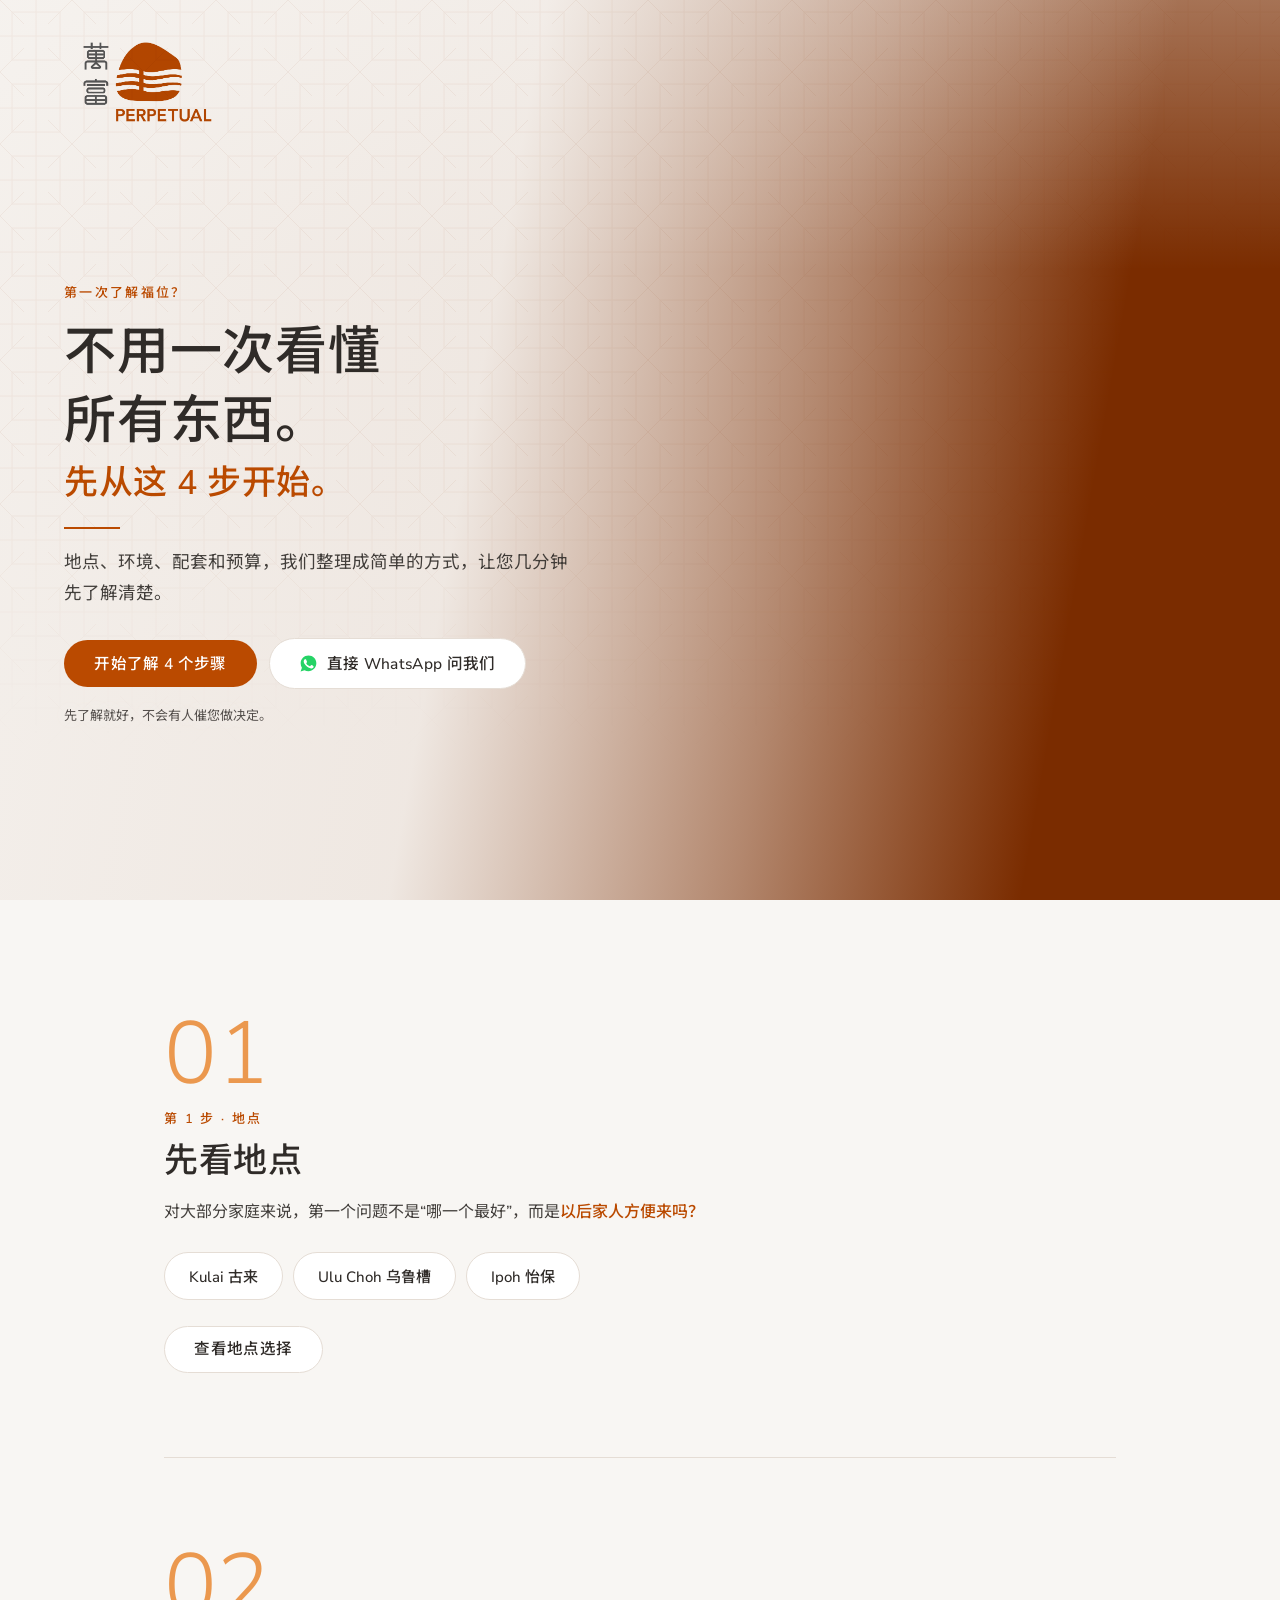
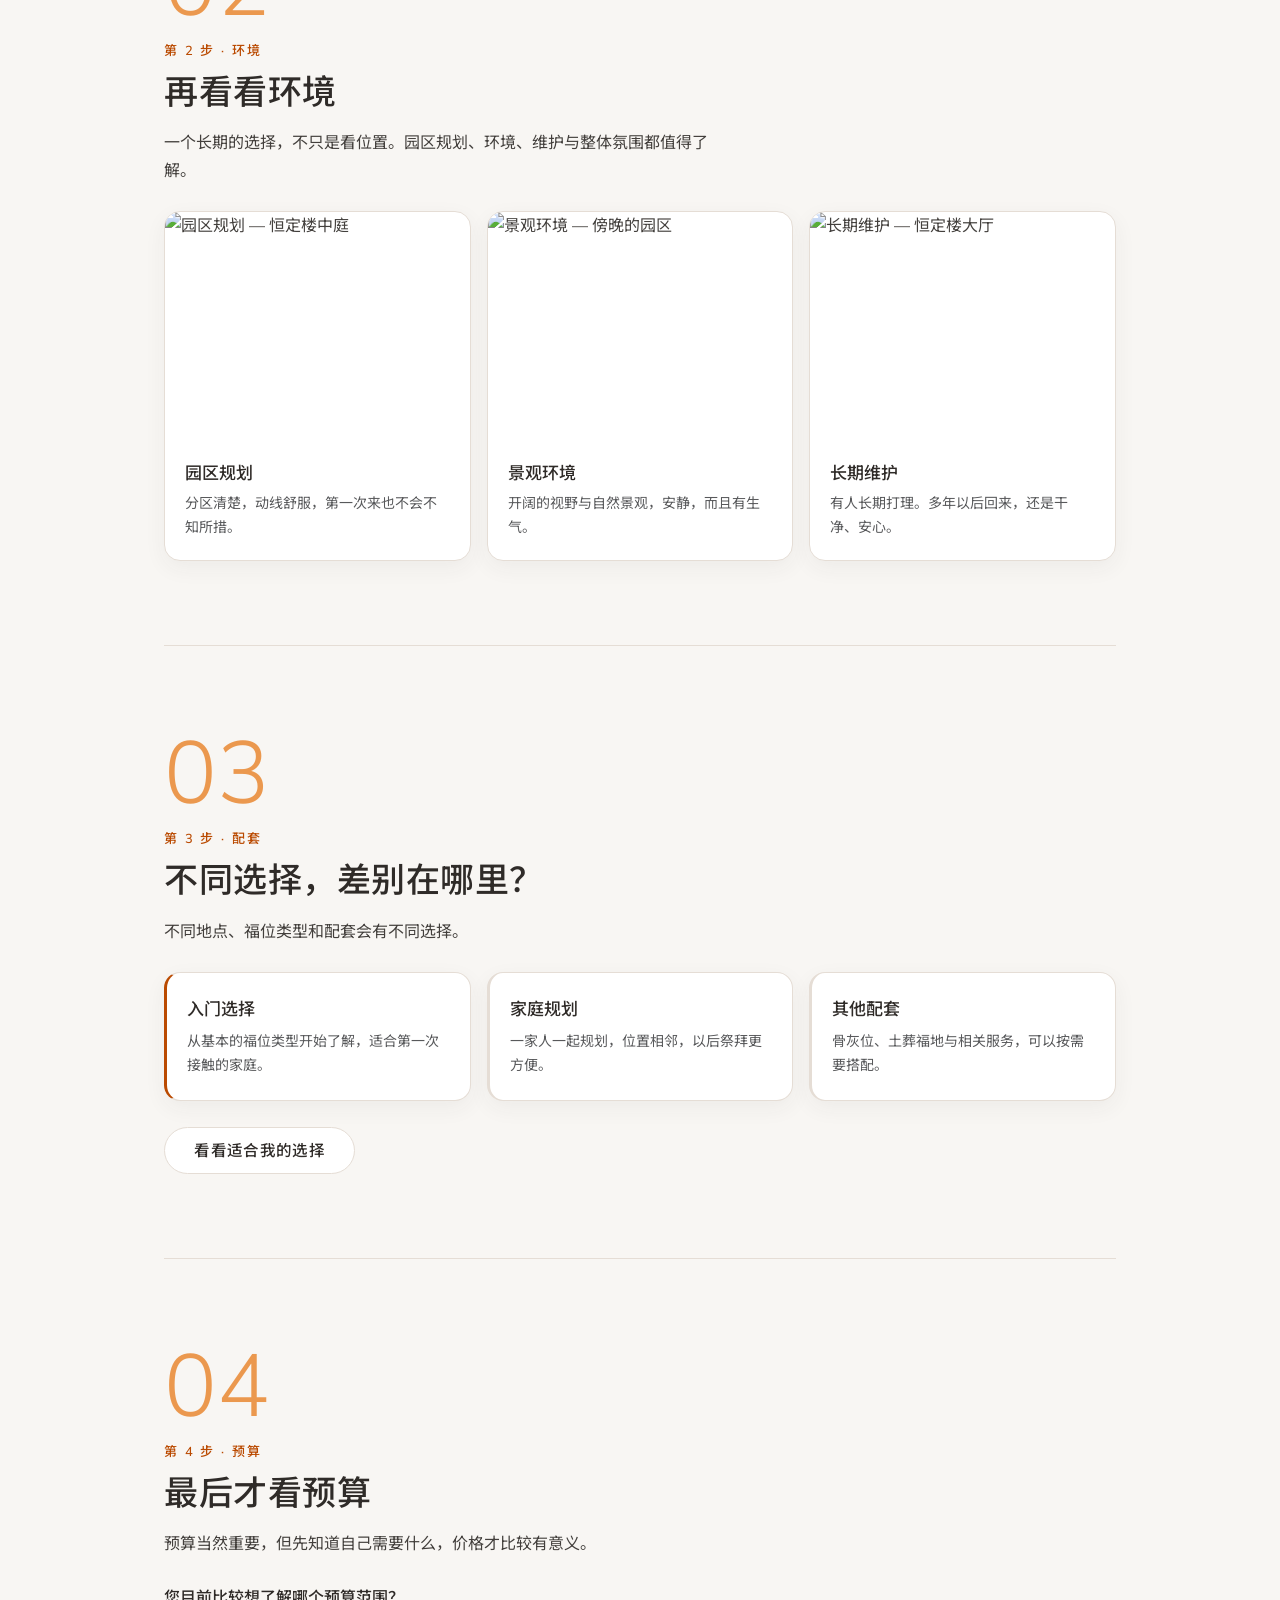
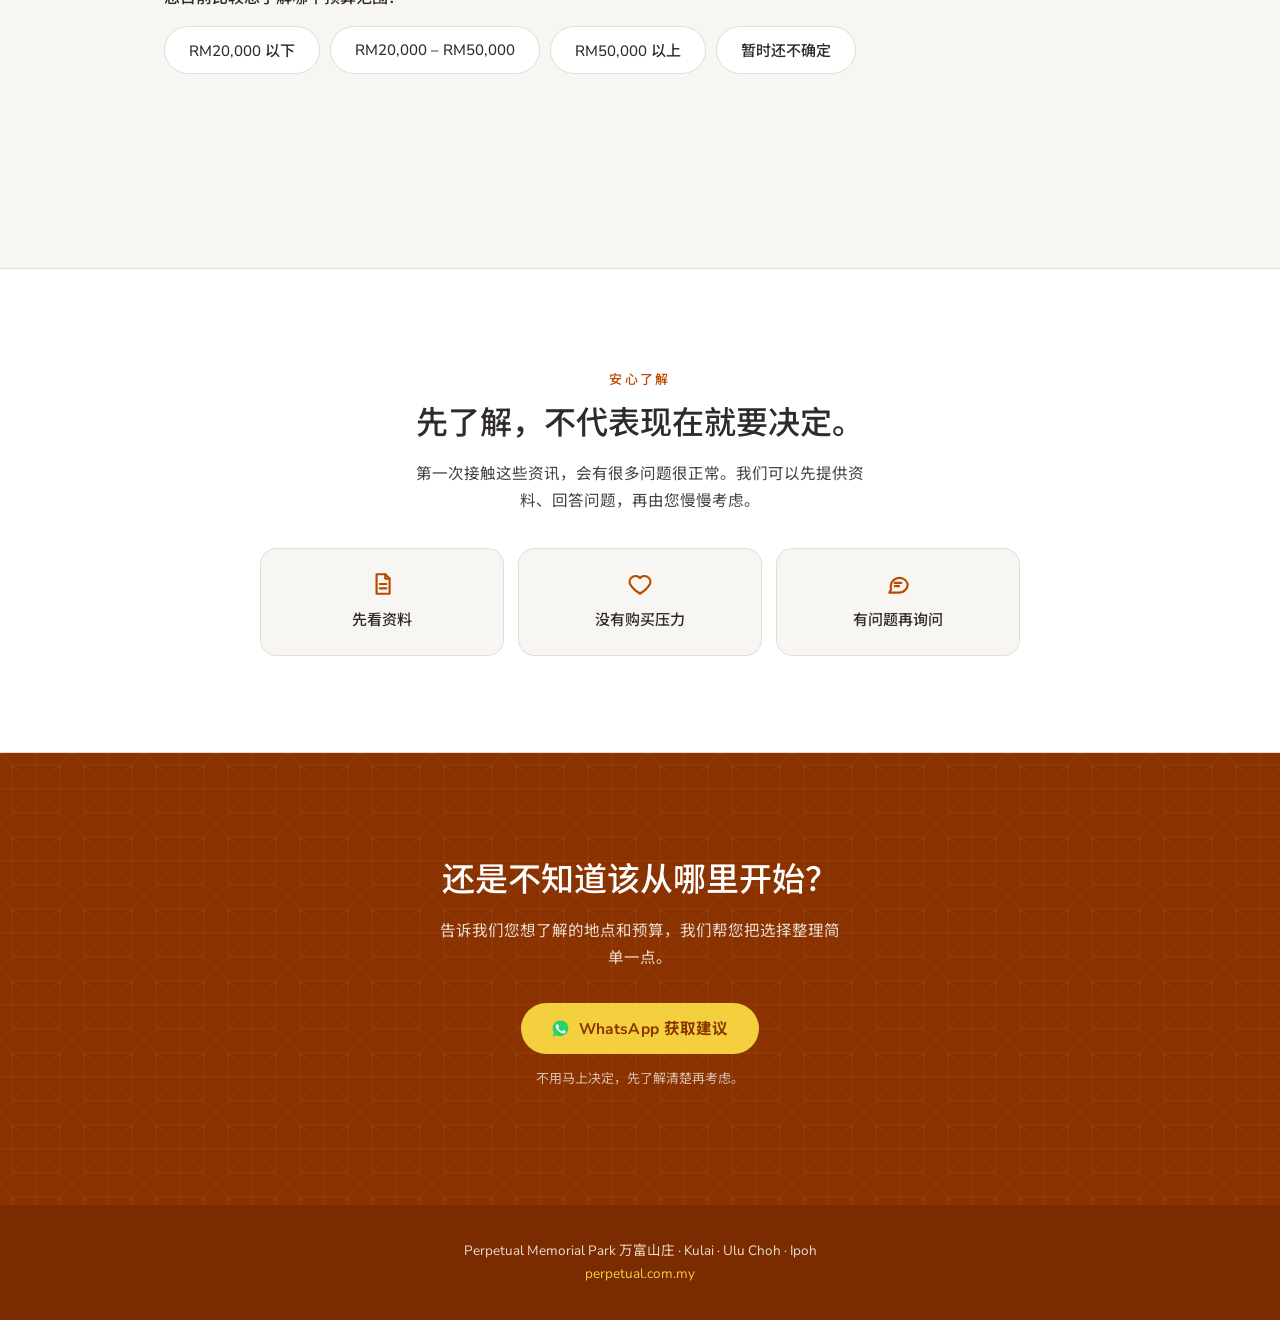
==== index.html @ 7f1bb579 "Perpetual lead-gen pages: 4-steps landing + 60s quiz prelander Mobile-first, Perpetual CI (Brand Gui" ====
<!doctype html>
<html lang="zh-Hans">
<head>
<meta charset="utf-8">
<meta name="viewport" content="width=device-width, initial-scale=1">
<title>第一次了解福位？从了解到安心，只有 4 步 | Perpetual Memorial Park</title>
<meta name="description" content="地点、环境、配套和预算 — 我们把第一次了解福位需要知道的事，整理成简单的 4 步。">
<meta name="theme-color" content="#8A3200">
<link rel="icon" href="https://www.perpetual.com.my/favicon.ico">
<link rel="preconnect" href="https://fonts.googleapis.com">
<link rel="preconnect" href="https://fonts.gstatic.com" crossorigin>
<link href="https://fonts.googleapis.com/css2?family=Noto+Sans+SC:wght@300;400;500;700&family=Nunito+Sans:opsz,wght@6..12,300;6..12,400;6..12,600;6..12,700&display=swap" rel="stylesheet">
<style>
  /* ====== Perpetual CI tokens (Brand Guidelines 2024) ====== */
  :root{
    --ci-accent:#BA4A00;        /* Down to Earth Brown — THE accent */
    --ci-dark:#8A3200;          /* Honest Brown — dark grounds */
    --ci-hero:#7A2C00;          /* derived hero ground */
    --ci-critical:#A33012;      /* Compassion Brown */
    --ci-yellow-hope:#F4D03F;   /* Hopeful Yellow — accent on dark */
    --ci-yellow-calm:#F5B041;
    --ci-yellow-mellow:#EB984E;
    --ci-grey:#58595B;          /* Progressive Grey */
    --pmp-ivory:#F8F6F3;
    --pmp-paper:#FFFFFF;
    --pmp-line:#E5DDD5;
    --pmp-ink:#2F2B28;
    --font-ui:"Avenir Next","Avenir","Nunito Sans","Noto Sans SC","Segoe UI",sans-serif;
    --shadow-panel:0 7px 22px rgba(47,58,52,.055);
  }
  *{box-sizing:border-box;margin:0;padding:0}
  html{scroll-behavior:smooth}
  body{
    font-family:var(--font-ui);
    background:var(--pmp-ivory);
    color:rgba(47,43,40,.9);           /* 90% black — CI rule */
    font-size:16px;line-height:1.75;
    -webkit-font-smoothing:antialiased;
    overflow-x:hidden;
  }
  img{max-width:100%;display:block}
  a{color:var(--ci-accent)}

  .eyebrow{
    display:inline-block;
    font-size:12px;font-weight:700;color:var(--ci-accent);
    letter-spacing:.35em;text-transform:uppercase;
  }
  /* Chinese eyebrows: keep normal-ish tracking (CJK rule) */
  .eyebrow.zh{letter-spacing:.18em;font-weight:500;font-size:13px}

  .btn{
    display:inline-flex;align-items:center;justify-content:center;gap:.55em;
    border-radius:999px;border:1px solid transparent;
    padding:.95em 1.9em;font-family:var(--font-ui);
    font-size:15.5px;font-weight:500;line-height:1;letter-spacing:.02em;
    text-decoration:none;cursor:pointer;
    transition:background .25s ease,border-color .25s ease,transform .25s ease;
  }
  .btn:active{transform:translateY(1px)}
  .btn-primary{background:var(--ci-accent);color:#fff}
  .btn-primary:hover{background:var(--ci-dark)}
  .btn-secondary{background:var(--pmp-paper);color:var(--pmp-ink);border-color:var(--pmp-line)}
  .btn-secondary:hover{border-color:var(--ci-accent)}
  .btn .wa{width:19px;height:19px;flex:none}

  /* ================= HERO ================= */
  .hero{
    position:relative;isolation:isolate;
    min-height:100svh;
    display:flex;flex-direction:column;
  }
  .hero-media{
    position:absolute;inset:0;z-index:-2;
    background:url("https://cms.perpetual.com.my/assets/images/heng-ding-lou/_banner1920X1078/22010/1920x1080-HDL-04.webp") center 30%/cover no-repeat, var(--ci-hero);
  }
  /* warm ivory scrim rising from top+left, deepens at bottom for legibility */
  .hero-scrim{
    position:absolute;inset:0;z-index:-1;
    background:
      linear-gradient(180deg,rgba(248,246,243,.96) 0%,rgba(248,246,243,.90) 34%,rgba(248,246,243,.55) 58%,rgba(248,246,243,.12) 78%,rgba(122,44,0,.28) 100%);
  }
  /* faint Chinese lattice in the scrim */
  .hero-scrim::after{
    content:"";position:absolute;inset:0;opacity:.05;
    background-image:url("data:image/svg+xml,%3Csvg xmlns='http://www.w3.org/2000/svg' width='72' height='72' viewBox='0 0 72 72'%3E%3Cg fill='none' stroke='%238A3200' stroke-width='1'%3E%3Cpath d='M0 36h72M36 0v72M12 12h48v48H12z'/%3E%3Cpath d='M0 0l24 24M72 0L48 24M0 72l24-24M72 72L48 48'/%3E%3C/g%3E%3C/svg%3E");
    background-size:72px 72px;
    mask-image:linear-gradient(180deg,#000 55%,transparent 85%);
    -webkit-mask-image:linear-gradient(180deg,#000 55%,transparent 85%);
  }
  .hero-top{
    padding:22px clamp(20px,6vw,64px) 0;
  }
  .hero-top img{width:168px;height:auto;mix-blend-mode:multiply}
  .hero-body{
    flex:1;display:flex;flex-direction:column;justify-content:flex-start;
    padding:clamp(36px,7vh,84px) clamp(20px,6vw,64px) 48px;
    max-width:640px;
  }
  .hero h1{
    font-weight:500;color:var(--pmp-ink);
    font-size:clamp(30px,7.6vw,52px);
    line-height:1.32;letter-spacing:.015em;
    margin:14px 0 4px;
  }
  .hero .sub-head{
    font-weight:500;color:var(--ci-accent);
    font-size:clamp(22px,5.4vw,34px);
    line-height:1.4;letter-spacing:.015em;
    margin-bottom:18px;
  }
  .hero-rule{width:56px;height:2px;background:var(--ci-accent);border:0;margin:2px 0 18px}
  .hero p.lead{
    color:rgba(47,43,40,.9);
    font-size:clamp(15.5px,4vw,17.5px);
    max-width:30em;margin-bottom:30px;
  }
  .hero-ctas{display:flex;flex-direction:column;gap:12px;align-items:stretch;max-width:340px}
  .hero-note{
    margin-top:16px;font-size:13px;color:rgba(47,43,40,.82);
    text-shadow:0 0 14px rgba(248,246,243,.9);
  }
  @media(min-width:760px){
    .hero-ctas{flex-direction:row;align-items:center;max-width:none}
    .hero-body{justify-content:center;padding-bottom:96px}
    .hero-scrim{
      background:
        linear-gradient(100deg,rgba(248,246,243,.97) 0%,rgba(248,246,243,.93) 38%,rgba(248,246,243,.45) 62%,rgba(248,246,243,0) 82%),
        linear-gradient(180deg,rgba(248,246,243,.35) 0%,rgba(248,246,243,0) 30%);
    }
  }

  /* ============ sections ============ */
  .section{padding:clamp(56px,10vw,110px) clamp(20px,6vw,64px);max-width:1080px;margin:0 auto}

  /* ============ 4 steps ============ */
  .step{
    position:relative;
    padding:clamp(48px,8vw,84px) 0;
    border-top:1px solid var(--pmp-line);
  }
  .step:first-of-type{border-top:0;padding-top:0}
  .step-num{
    font-weight:300;color:var(--ci-yellow-mellow);
    font-size:clamp(56px,12vw,88px);line-height:1;
    font-variant-numeric:tabular-nums;
    margin-bottom:6px;user-select:none;
  }
  .step h2{
    font-weight:500;color:var(--pmp-ink);
    font-size:clamp(24px,6vw,34px);line-height:1.4;letter-spacing:.015em;
    margin:6px 0 12px;
  }
  .step > p{max-width:34em;margin-bottom:26px}
  .step .btn{margin-top:26px}
  .step .em{color:var(--ci-accent);font-weight:500}

  /* fade-up reveal */
  .reveal{opacity:0;transform:translateY(18px);transition:opacity .7s ease,transform .7s ease}
  .reveal.in{opacity:1;transform:none}
  @media (prefers-reduced-motion:reduce){.reveal{opacity:1;transform:none;transition:none}}

  /* selectable chips (locations, budget) */
  .chips{display:flex;flex-wrap:wrap;gap:10px}
  .chip{
    font-family:var(--font-ui);font-size:15px;font-weight:500;
    color:var(--pmp-ink);background:var(--pmp-paper);
    border:1px solid var(--pmp-line);border-radius:999px;
    padding:.8em 1.6em;cursor:pointer;
    transition:border-color .2s ease,background .2s ease,color .2s ease;
  }
  .chip:hover{border-color:var(--ci-accent)}
  .chip[aria-pressed="true"]{
    background:var(--ci-accent);border-color:var(--ci-accent);color:#fff;
  }

  /* image cards (step 2) */
  .cards{display:grid;gap:16px;grid-template-columns:1fr}
  @media(min-width:760px){.cards{grid-template-columns:repeat(3,1fr)}}
  .img-card{
    background:var(--pmp-paper);border:1px solid var(--pmp-line);
    border-radius:16px;overflow:hidden;box-shadow:var(--shadow-panel);
  }
  .img-card figure{aspect-ratio:4/3;overflow:hidden;margin:0}
  .img-card img{width:100%;height:100%;object-fit:cover;transition:transform .6s ease}
  .img-card:hover img{transform:scale(1.04)}
  .img-card .txt{padding:18px 20px 20px}
  .img-card h3{font-weight:500;font-size:17px;color:var(--pmp-ink);margin-bottom:4px}
  .img-card p{font-size:14px;color:var(--ci-grey);line-height:1.7}

  /* simple cards (step 3) */
  .plain-card{
    background:var(--pmp-paper);border:1px solid var(--pmp-line);
    border-radius:16px;box-shadow:var(--shadow-panel);
    padding:22px 20px;border-left:3px solid var(--pmp-line);
  }
  .plain-card.hi{border-left-color:var(--ci-accent)}
  .plain-card h3{font-weight:500;font-size:17px;color:var(--pmp-ink);margin-bottom:6px}
  .plain-card p{font-size:14px;color:var(--ci-grey);line-height:1.7}

  /* step 4 budget reveal */
  .budget-reveal{
    margin-top:22px;
    background:var(--pmp-paper);border:1px solid var(--pmp-line);
    border-radius:16px;box-shadow:var(--shadow-panel);
    padding:20px 22px;max-width:34em;
  }
  .budget-reveal p{font-size:15px}
  .budget-reveal .btn{
    margin-top:16px;width:100%;
    padding-left:.8em;padding-right:.8em;
    font-size:15px;text-align:center;
  }
  @media(min-width:760px){.budget-reveal .btn{width:auto;padding-left:1.9em;padding-right:1.9em}}

  /* ============ reassurance ============ */
  .reassure{background:var(--pmp-paper);border-top:1px solid var(--pmp-line);border-bottom:1px solid var(--pmp-line)}
  .reassure .inner{max-width:1080px;margin:0 auto;padding:clamp(56px,10vw,96px) clamp(20px,6vw,64px);text-align:center}
  .reassure h2{font-weight:500;color:var(--pmp-ink);font-size:clamp(22px,5.6vw,32px);line-height:1.45;margin:8px 0 12px}
  .reassure .lead{max-width:30em;margin:0 auto 34px;font-size:15.5px}
  .trust{display:grid;gap:14px;grid-template-columns:1fr;max-width:760px;margin:0 auto}
  @media(min-width:560px){.trust{grid-template-columns:repeat(3,1fr)}}
  .trust-item{
    background:var(--pmp-ivory);border:1px solid var(--pmp-line);border-radius:16px;
    padding:22px 16px;display:flex;flex-direction:column;align-items:center;gap:10px;
  }
  .trust-item svg{width:26px;height:26px;stroke:var(--ci-accent);fill:none;stroke-width:2;stroke-linecap:round;stroke-linejoin:round}
  .trust-item span{font-weight:500;font-size:15px;color:var(--pmp-ink)}

  /* ============ final CTA band ============ */
  .cta-band{
    position:relative;isolation:isolate;
    background:var(--ci-dark);color:rgba(246,241,232,.9);
    text-align:center;overflow:hidden;
  }
  .cta-band::before{
    content:"";position:absolute;inset:0;z-index:-1;opacity:.07;
    background-image:url("data:image/svg+xml,%3Csvg xmlns='http://www.w3.org/2000/svg' width='72' height='72' viewBox='0 0 72 72'%3E%3Cg fill='none' stroke='%23F8F6F3' stroke-width='1'%3E%3Cpath d='M0 36h72M36 0v72M12 12h48v48H12z'/%3E%3Cpath d='M0 0l24 24M72 0L48 24M0 72l24-24M72 72L48 48'/%3E%3C/g%3E%3C/svg%3E");
    background-size:72px 72px;
  }
  .cta-band .inner{max-width:640px;margin:0 auto;padding:clamp(60px,11vw,104px) clamp(20px,6vw,64px)}
  .cta-band h2{font-weight:500;color:#fff;font-size:clamp(23px,5.8vw,33px);line-height:1.45;margin-bottom:12px}
  .cta-band p{font-size:15.5px;max-width:26em;margin:0 auto 10px}
  .cta-band .recap{
    display:none;margin:14px auto 0;font-size:13.5px;
    color:var(--ci-yellow-hope);letter-spacing:.02em;
  }
  .cta-band .recap.show{display:block}
  .cta-band .btn{margin-top:22px;background:var(--ci-yellow-hope);color:var(--ci-dark);font-weight:700}
  .cta-band .btn:hover{background:var(--ci-yellow-calm)}

  /* ============ sticky mobile CTA ============ */
  .sticky-cta{
    position:fixed;left:0;right:0;bottom:0;z-index:50;
    background:rgba(248,246,243,.96);backdrop-filter:blur(8px);
    border-top:1px solid var(--pmp-line);
    padding:10px 16px calc(10px + env(safe-area-inset-bottom));
    transform:translateY(110%);transition:transform .35s ease;
  }
  .sticky-cta.show{transform:none}
  .sticky-cta .btn{width:100%;font-size:15px;padding:.85em 1em}
  @media(min-width:760px){.sticky-cta{display:none}}

  footer{
    background:var(--ci-hero);color:rgba(246,241,232,.9);
    padding:34px clamp(20px,6vw,64px);
    font-size:13.5px;text-align:center;
  }
  footer a{color:var(--ci-yellow-hope);text-decoration:none}
</style>
</head>
<body>

<!-- ============ HERO ============ -->
<header class="hero">
  <div class="hero-media" role="img" aria-label="Perpetual Memorial Park — 恒定楼中庭"></div>
  <div class="hero-scrim" aria-hidden="true"></div>

  <div class="hero-top">
    <img src="assets/Perpetual_Logo_Horizontal.jpg" alt="萬富 Perpetual Memorial Park">
  </div>

  <div class="hero-body">
    <span class="eyebrow zh">第一次了解福位？</span>
    <h1>不用一次看懂<br>所有东西。</h1>
    <div class="sub-head">先从这 4 步开始。</div>
    <hr class="hero-rule">
    <p class="lead">地点、环境、配套和预算，我们整理成简单的方式，让您几分钟先了解清楚。</p>

    <div class="hero-ctas">
      <a class="btn btn-primary" href="#steps">开始了解 4 个步骤</a>
      <a class="btn btn-secondary" href="https://wa.me/60182868889?text=%E4%BD%A0%E5%A5%BD%EF%BC%8C%E6%88%91%E6%83%B3%E5%85%88%E4%BA%86%E8%A7%A3%E7%A6%8F%E4%BD%8D" target="_blank" rel="noopener">
        <svg class="wa" viewBox="0 0 32 32" aria-hidden="true"><path fill="#25D366" d="M16 2.7C8.7 2.7 2.8 8.6 2.8 15.9c0 2.6.8 5 2.1 7.1L2.7 29.3l6.5-2.1c2 1.1 4.3 1.7 6.8 1.7 7.3 0 13.2-5.9 13.2-13.2S23.3 2.7 16 2.7z"/><path fill="#fff" d="M12.1 9.6c-.3-.7-.6-.7-.9-.7h-.8c-.3 0-.7.1-1.1.5s-1.4 1.4-1.4 3.4 1.5 3.9 1.7 4.2c.2.3 2.9 4.6 7.1 6.3 3.5 1.4 4.2 1.1 5 1s2.4-1 2.7-1.9c.3-1 .3-1.8.2-1.9-.1-.2-.4-.3-.8-.5s-2.4-1.2-2.8-1.3c-.4-.1-.6-.2-.9.2-.3.4-1 1.3-1.3 1.6-.2.3-.5.3-.9.1-.4-.2-1.7-.6-3.3-2-1.2-1.1-2-2.4-2.3-2.8-.2-.4 0-.6.2-.8l.6-.7c.2-.2.3-.4.4-.7.1-.3.1-.5 0-.7-.1-.2-.9-2.2-1.2-3z"/></svg>
        直接 WhatsApp 问我们
      </a>
    </div>
    <p class="hero-note">先了解就好，不会有人催您做决定。</p>
  </div>
</header>

<main>
  <section class="section" id="steps">

    <!-- ============ STEP 01 地点 ============ -->
    <article class="step reveal" id="step-1">
      <div class="step-num">01</div>
      <span class="eyebrow zh">第 1 步 · 地点</span>
      <h2>先看地点</h2>
      <p>对大部分家庭来说，第一个问题不是“哪一个最好”，而是<span class="em">以后家人方便来吗？</span></p>
      <div class="chips" data-group="location" role="group" aria-label="选择地点">
        <button class="chip" type="button" aria-pressed="false" data-value="Kulai 古来">Kulai 古来</button>
        <button class="chip" type="button" aria-pressed="false" data-value="Ulu Choh 乌鲁槽">Ulu Choh 乌鲁槽</button>
        <button class="chip" type="button" aria-pressed="false" data-value="Ipoh 怡保">Ipoh 怡保</button>
      </div>
      <a class="btn btn-secondary js-wa" href="#" target="_blank" rel="noopener">查看地点选择</a>
    </article>

    <!-- ============ STEP 02 环境 ============ -->
    <article class="step reveal" id="step-2">
      <div class="step-num">02</div>
      <span class="eyebrow zh">第 2 步 · 环境</span>
      <h2>再看看环境</h2>
      <p>一个长期的选择，不只是看位置。园区规划、环境、维护与整体氛围都值得了解。</p>
      <div class="cards">
        <div class="img-card">
          <figure><img src="https://cms.perpetual.com.my/assets/images/heng-ding-lou/_banner1920X1078/22010/1920x1080-HDL-04.webp" alt="园区规划 — 恒定楼中庭" loading="lazy"></figure>
          <div class="txt"><h3>园区规划</h3><p>分区清楚，动线舒服，第一次来也不会不知所措。</p></div>
        </div>
        <div class="img-card">
          <figure><img src="https://cms.perpetual.com.my/assets/images/product/plot-img2.jpg" alt="景观环境 — 傍晚的园区" loading="lazy"></figure>
          <div class="txt"><h3>景观环境</h3><p>开阔的视野与自然景观，安静，而且有生气。</p></div>
        </div>
        <div class="img-card">
          <figure><img src="https://cms.perpetual.com.my/assets/images/heng-ding-lou/_banner1920X1078/22035/1920x1080-HDL-21.webp" alt="长期维护 — 恒定楼大厅" loading="lazy"></figure>
          <div class="txt"><h3>长期维护</h3><p>有人长期打理。多年以后回来，还是干净、安心。</p></div>
        </div>
      </div>
    </article>

    <!-- ============ STEP 03 配套 ============ -->
    <article class="step reveal" id="step-3">
      <div class="step-num">03</div>
      <span class="eyebrow zh">第 3 步 · 配套</span>
      <h2>不同选择，差别在哪里？</h2>
      <p>不同地点、福位类型和配套会有不同选择。</p>
      <div class="cards">
        <div class="plain-card hi"><h3>入门选择</h3><p>从基本的福位类型开始了解，适合第一次接触的家庭。</p></div>
        <div class="plain-card"><h3>家庭规划</h3><p>一家人一起规划，位置相邻，以后祭拜更方便。</p></div>
        <div class="plain-card"><h3>其他配套</h3><p>骨灰位、土葬福地与相关服务，可以按需要搭配。</p></div>
      </div>
      <a class="btn btn-secondary js-wa" href="#" target="_blank" rel="noopener">看看适合我的选择</a>
    </article>

    <!-- ============ STEP 04 预算 ============ -->
    <article class="step reveal" id="step-4">
      <div class="step-num">04</div>
      <span class="eyebrow zh">第 4 步 · 预算</span>
      <h2>最后才看预算</h2>
      <p>预算当然重要，但先知道自己需要什么，价格才比较有意义。</p>
      <p style="margin-bottom:14px;font-weight:500;color:var(--pmp-ink)">您目前比较想了解哪个预算范围？</p>
      <div class="chips" data-group="budget" role="group" aria-label="选择预算范围">
        <button class="chip" type="button" aria-pressed="false" data-value="RM20,000 以下">RM20,000 以下</button>
        <button class="chip" type="button" aria-pressed="false" data-value="RM20,000 – RM50,000">RM20,000 – RM50,000</button>
        <button class="chip" type="button" aria-pressed="false" data-value="RM50,000 以上">RM50,000 以上</button>
        <button class="chip" type="button" aria-pressed="false" data-value="暂时还不确定">暂时还不确定</button>
      </div>
      <div class="budget-reveal" id="budget-reveal" hidden>
        <p>我们可以根据您的预算整理适合的选择。</p>
        <a class="btn btn-primary js-wa" href="#" target="_blank" rel="noopener">
          <svg class="wa" viewBox="0 0 32 32" aria-hidden="true"><path fill="#fff" d="M16 2.7C8.7 2.7 2.8 8.6 2.8 15.9c0 2.6.8 5 2.1 7.1L2.7 29.3l6.5-2.1c2 1.1 4.3 1.7 6.8 1.7 7.3 0 13.2-5.9 13.2-13.2S23.3 2.7 16 2.7z"/><path fill="#BA4A00" d="M12.1 9.6c-.3-.7-.6-.7-.9-.7h-.8c-.3 0-.7.1-1.1.5s-1.4 1.4-1.4 3.4 1.5 3.9 1.7 4.2c.2.3 2.9 4.6 7.1 6.3 3.5 1.4 4.2 1.1 5 1s2.4-1 2.7-1.9c.3-1 .3-1.8.2-1.9-.1-.2-.4-.3-.8-.5s-2.4-1.2-2.8-1.3c-.4-.1-.6-.2-.9.2-.3.4-1 1.3-1.3 1.6-.2.3-.5.3-.9.1-.4-.2-1.7-.6-3.3-2-1.2-1.1-2-2.4-2.3-2.8-.2-.4 0-.6.2-.8l.6-.7c.2-.2.3-.4.4-.7.1-.3.1-.5 0-.7-.1-.2-.9-2.2-1.2-3z"/></svg>
          WhatsApp 看看适合我的福位
        </a>
      </div>
    </article>

  </section>

  <!-- ============ REASSURANCE ============ -->
  <section class="reassure reveal" id="reassure">
    <div class="inner">
      <span class="eyebrow zh">安心了解</span>
      <h2>先了解，不代表现在就要决定。</h2>
      <p class="lead">第一次接触这些资讯，会有很多问题很正常。我们可以先提供资料、回答问题，再由您慢慢考虑。</p>
      <div class="trust">
        <div class="trust-item">
          <svg viewBox="0 0 24 24" aria-hidden="true"><path d="M7 3h8l4 4v14H7z"/><path d="M15 3v4h4M10 12h6M10 16h6"/></svg>
          <span>先看资料</span>
        </div>
        <div class="trust-item">
          <svg viewBox="0 0 24 24" aria-hidden="true"><path d="M12 21s-7-4.6-9.2-9A5.4 5.4 0 0 1 12 6.6 5.4 5.4 0 0 1 21.2 12C19 16.4 12 21 12 21z"/></svg>
          <span>没有购买压力</span>
        </div>
        <div class="trust-item">
          <svg viewBox="0 0 24 24" aria-hidden="true"><path d="M21 12a8 8 0 0 1-8 8H4l1.6-3.2A8 8 0 1 1 21 12z"/><path d="M9 11h6M9 14h4"/></svg>
          <span>有问题再询问</span>
        </div>
      </div>
    </div>
  </section>

  <!-- ============ FINAL CTA ============ -->
  <section class="cta-band" id="final-cta">
    <div class="inner">
      <h2>还是不知道该从哪里开始？</h2>
      <p>告诉我们您想了解的地点和预算，我们帮您把选择整理简单一点。</p>
      <p class="recap" id="recap"></p>
      <a class="btn js-wa" href="#" target="_blank" rel="noopener" data-src="final_cta">
        <svg class="wa" viewBox="0 0 32 32" aria-hidden="true"><path fill="#25D366" d="M16 2.7C8.7 2.7 2.8 8.6 2.8 15.9c0 2.6.8 5 2.1 7.1L2.7 29.3l6.5-2.1c2 1.1 4.3 1.7 6.8 1.7 7.3 0 13.2-5.9 13.2-13.2S23.3 2.7 16 2.7z"/><path fill="#fff" d="M12.1 9.6c-.3-.7-.6-.7-.9-.7h-.8c-.3 0-.7.1-1.1.5s-1.4 1.4-1.4 3.4 1.5 3.9 1.7 4.2c.2.3 2.9 4.6 7.1 6.3 3.5 1.4 4.2 1.1 5 1s2.4-1 2.7-1.9c.3-1 .3-1.8.2-1.9-.1-.2-.4-.3-.8-.5s-2.4-1.2-2.8-1.3c-.4-.1-.6-.2-.9.2-.3.4-1 1.3-1.3 1.6-.2.3-.5.3-.9.1-.4-.2-1.7-.6-3.3-2-1.2-1.1-2-2.4-2.3-2.8-.2-.4 0-.6.2-.8l.6-.7c.2-.2.3-.4.4-.7.1-.3.1-.5 0-.7-.1-.2-.9-2.2-1.2-3z"/></svg>
        WhatsApp 获取建议
      </a>
      <p style="font-size:13px;margin-top:14px;color:rgba(246,241,232,.75)">不用马上决定，先了解清楚再考虑。</p>
    </div>
  </section>
</main>

<!-- ============ STICKY MOBILE CTA ============ -->
<div class="sticky-cta" id="sticky-cta" aria-hidden="true">
  <a class="btn btn-primary js-wa" href="#" target="_blank" rel="noopener" data-src="sticky_bar">
    <svg class="wa" viewBox="0 0 32 32" aria-hidden="true"><path fill="#fff" d="M16 2.7C8.7 2.7 2.8 8.6 2.8 15.9c0 2.6.8 5 2.1 7.1L2.7 29.3l6.5-2.1c2 1.1 4.3 1.7 6.8 1.7 7.3 0 13.2-5.9 13.2-13.2S23.3 2.7 16 2.7z"/><path fill="#BA4A00" d="M12.1 9.6c-.3-.7-.6-.7-.9-.7h-.8c-.3 0-.7.1-1.1.5s-1.4 1.4-1.4 3.4 1.5 3.9 1.7 4.2c.2.3 2.9 4.6 7.1 6.3 3.5 1.4 4.2 1.1 5 1s2.4-1 2.7-1.9c.3-1 .3-1.8.2-1.9-.1-.2-.4-.3-.8-.5s-2.4-1.2-2.8-1.3c-.4-.1-.6-.2-.9.2-.3.4-1 1.3-1.3 1.6-.2.3-.5.3-.9.1-.4-.2-1.7-.6-3.3-2-1.2-1.1-2-2.4-2.3-2.8-.2-.4 0-.6.2-.8l.6-.7c.2-.2.3-.4.4-.7.1-.3.1-.5 0-.7-.1-.2-.9-2.2-1.2-3z"/></svg>
    WhatsApp 问我们
  </a>
</div>

<footer>
  Perpetual Memorial Park 万富山庄 · Kulai · Ulu Choh · Ipoh<br>
  <a href="https://www.perpetual.com.my" target="_blank" rel="noopener">perpetual.com.my</a>
</footer>

<script>
(function(){
  var WA_BASE = "https://wa.me/60182868889";
  var sel = { location:null, budget:null };

  /* ---- tracking: dataLayer always, Meta Pixel when installed ---- */
  function track(ev, params){
    params = params || {};
    window.dataLayer = window.dataLayer || [];
    window.dataLayer.push(Object.assign({event:ev}, params));
    if (typeof window.fbq === "function") window.fbq("trackCustom", ev, params);
  }
  track("landing_page_view", {page:"4steps"});

  var scroll50Sent = false;
  window.addEventListener("scroll", function(){
    if (scroll50Sent) return;
    var doc = document.documentElement;
    if (window.scrollY / (doc.scrollHeight - doc.clientHeight) >= .5){
      scroll50Sent = true; track("scroll_50", {page:"4steps"});
    }
  }, {passive:true});

  /* ---- WhatsApp links, personalised by selections ---- */
  function waMessage(){
    var msg = "你好，我想先了解福位";
    if (sel.location) msg += "。地点：" + sel.location;
    if (sel.budget)   msg += "。预算范围：" + sel.budget;
    return msg + "。";
  }
  function updateLinks(){
    var url = WA_BASE + "?text=" + encodeURIComponent(waMessage());
    document.querySelectorAll(".js-wa, .hero-ctas .btn-secondary").forEach(function(a){ a.href = url; });
    var recap = document.getElementById("recap");
    if (recap){
      var bits = [];
      if (sel.location) bits.push("地点：" + sel.location);
      if (sel.budget)   bits.push("预算：" + sel.budget);
      recap.textContent = bits.length ? "您的选择 — " + bits.join(" · ") : "";
      recap.classList.toggle("show", bits.length > 0);
    }
  }
  document.querySelectorAll("a[href*='wa.me']").forEach(function(a){
    a.addEventListener("click", function(){
      track("whatsapp_click", {
        page:"4steps",
        source: a.dataset.src || (a.closest(".hero") ? "hero" : a.closest(".budget-reveal") ? "budget_reveal" : "step_cta"),
        location: sel.location || "", budget: sel.budget || ""
      });
    });
  });

  /* ---- selectable chips ---- */
  document.querySelectorAll(".chips").forEach(function(group){
    var key = group.dataset.group;
    group.addEventListener("click", function(e){
      var chip = e.target.closest(".chip");
      if (!chip) return;
      var on = chip.getAttribute("aria-pressed") === "true";
      group.querySelectorAll(".chip").forEach(function(c){ c.setAttribute("aria-pressed","false"); });
      chip.setAttribute("aria-pressed", on ? "false" : "true");
      sel[key] = on ? null : chip.dataset.value;
      if (key === "budget"){
        document.getElementById("budget-reveal").hidden = (sel.budget === null);
      }
      if (sel[key]) track(key === "location" ? "location_selected" : "budget_selected",
                          {page:"4steps", value: sel[key]});
      updateLinks();
    });
  });

  /* ---- reveal on scroll ---- */
  var io = ("IntersectionObserver" in window)
    ? new IntersectionObserver(function(entries){
        entries.forEach(function(en){
          if (en.isIntersecting){ en.target.classList.add("in"); io.unobserve(en.target); }
        });
      }, { threshold:.05 })
    : null;
  document.querySelectorAll(".reveal").forEach(function(el){
    if (io) io.observe(el); else el.classList.add("in");
  });
  // fail-safe: anything at or above the viewport is always revealed
  function sweepReveals(){
    document.querySelectorAll(".reveal:not(.in)").forEach(function(el){
      if (el.getBoundingClientRect().top < window.innerHeight) el.classList.add("in");
    });
  }
  window.addEventListener("scroll", sweepReveals, {passive:true});
  window.addEventListener("load", sweepReveals);

  /* ---- sticky mobile CTA: appears after hero, hides at final CTA ---- */
  var sticky = document.getElementById("sticky-cta");
  var hero = document.querySelector(".hero");
  var band = document.getElementById("final-cta");
  var pastHero = false, atBand = false;
  function syncSticky(){
    var show = pastHero && !atBand;
    sticky.classList.toggle("show", show);
    sticky.setAttribute("aria-hidden", show ? "false" : "true");
  }
  if ("IntersectionObserver" in window){
    new IntersectionObserver(function(en){ pastHero = !en[0].isIntersecting; syncSticky(); },
      {threshold:.05}).observe(hero);
    new IntersectionObserver(function(en){ atBand = en[0].isIntersecting; syncSticky(); },
      {threshold:.2}).observe(band);
  }

  updateLinks();
})();
</script>

</body>
</html>
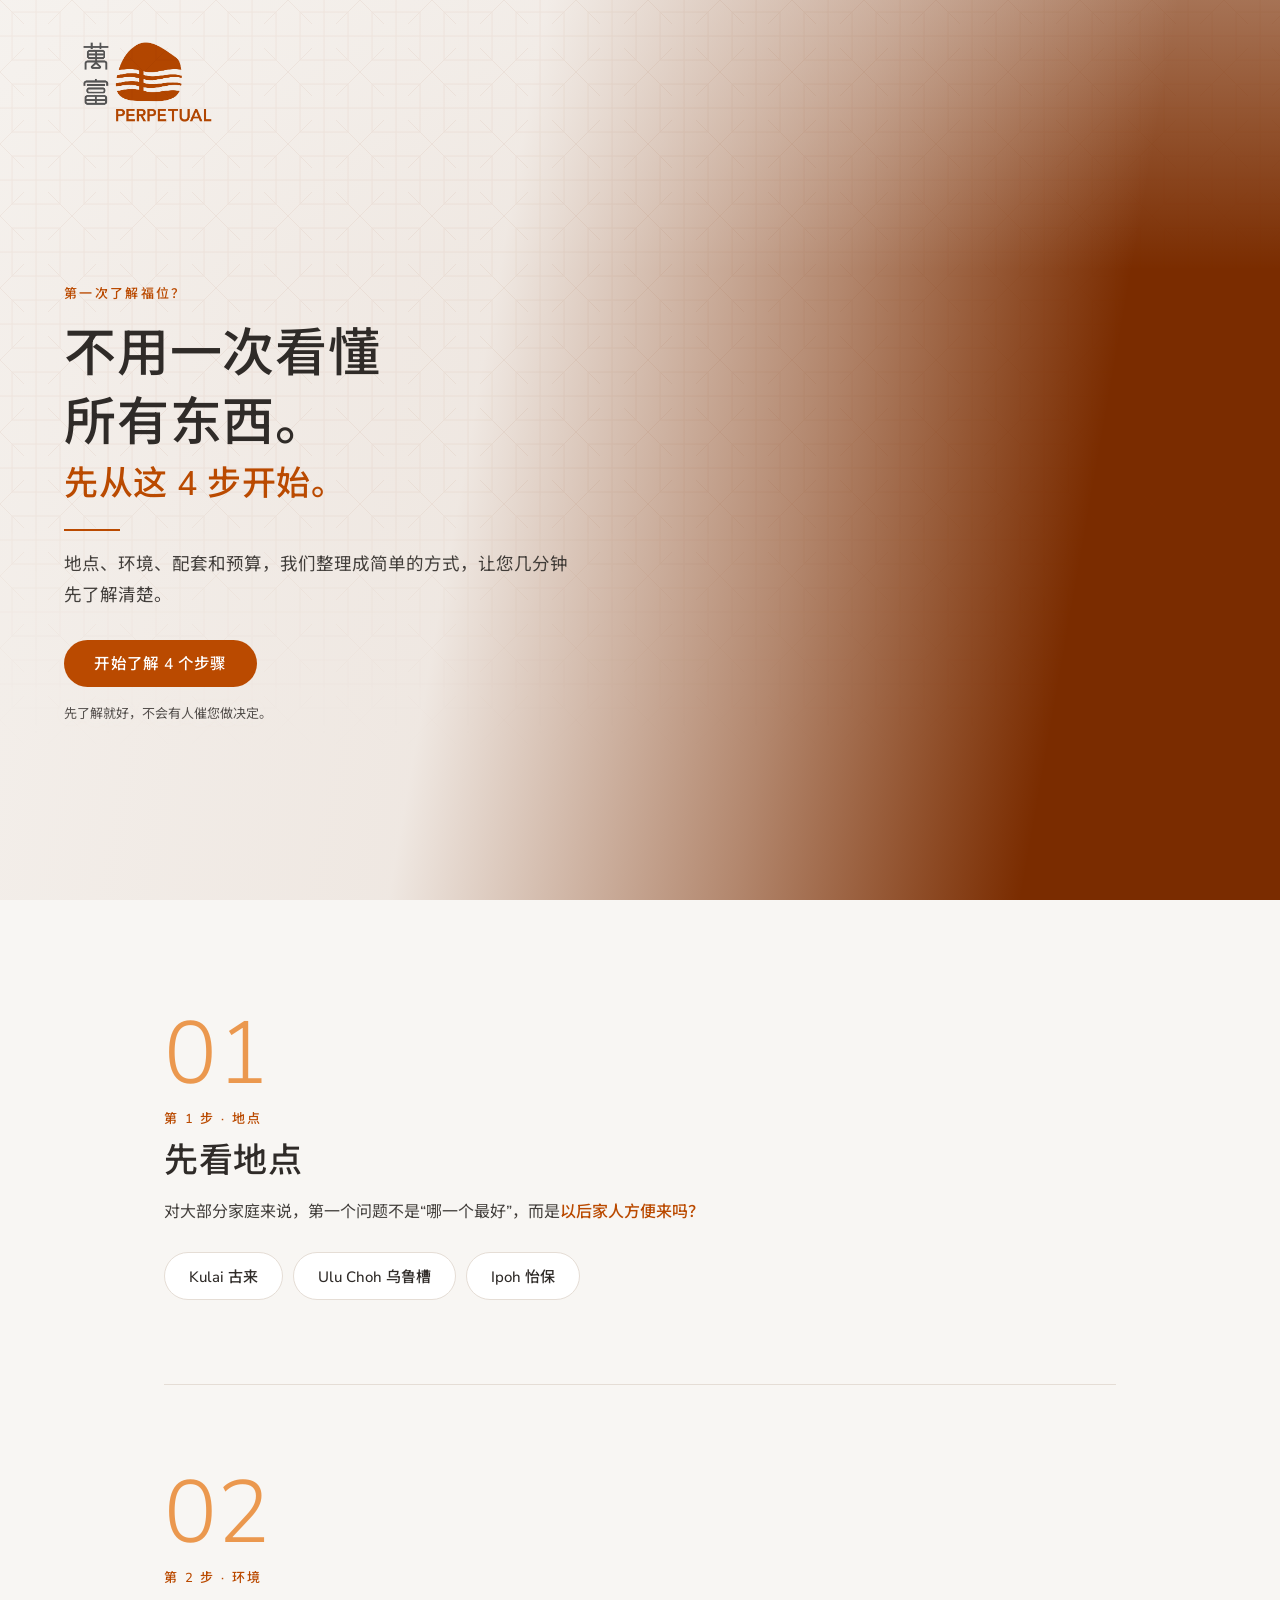
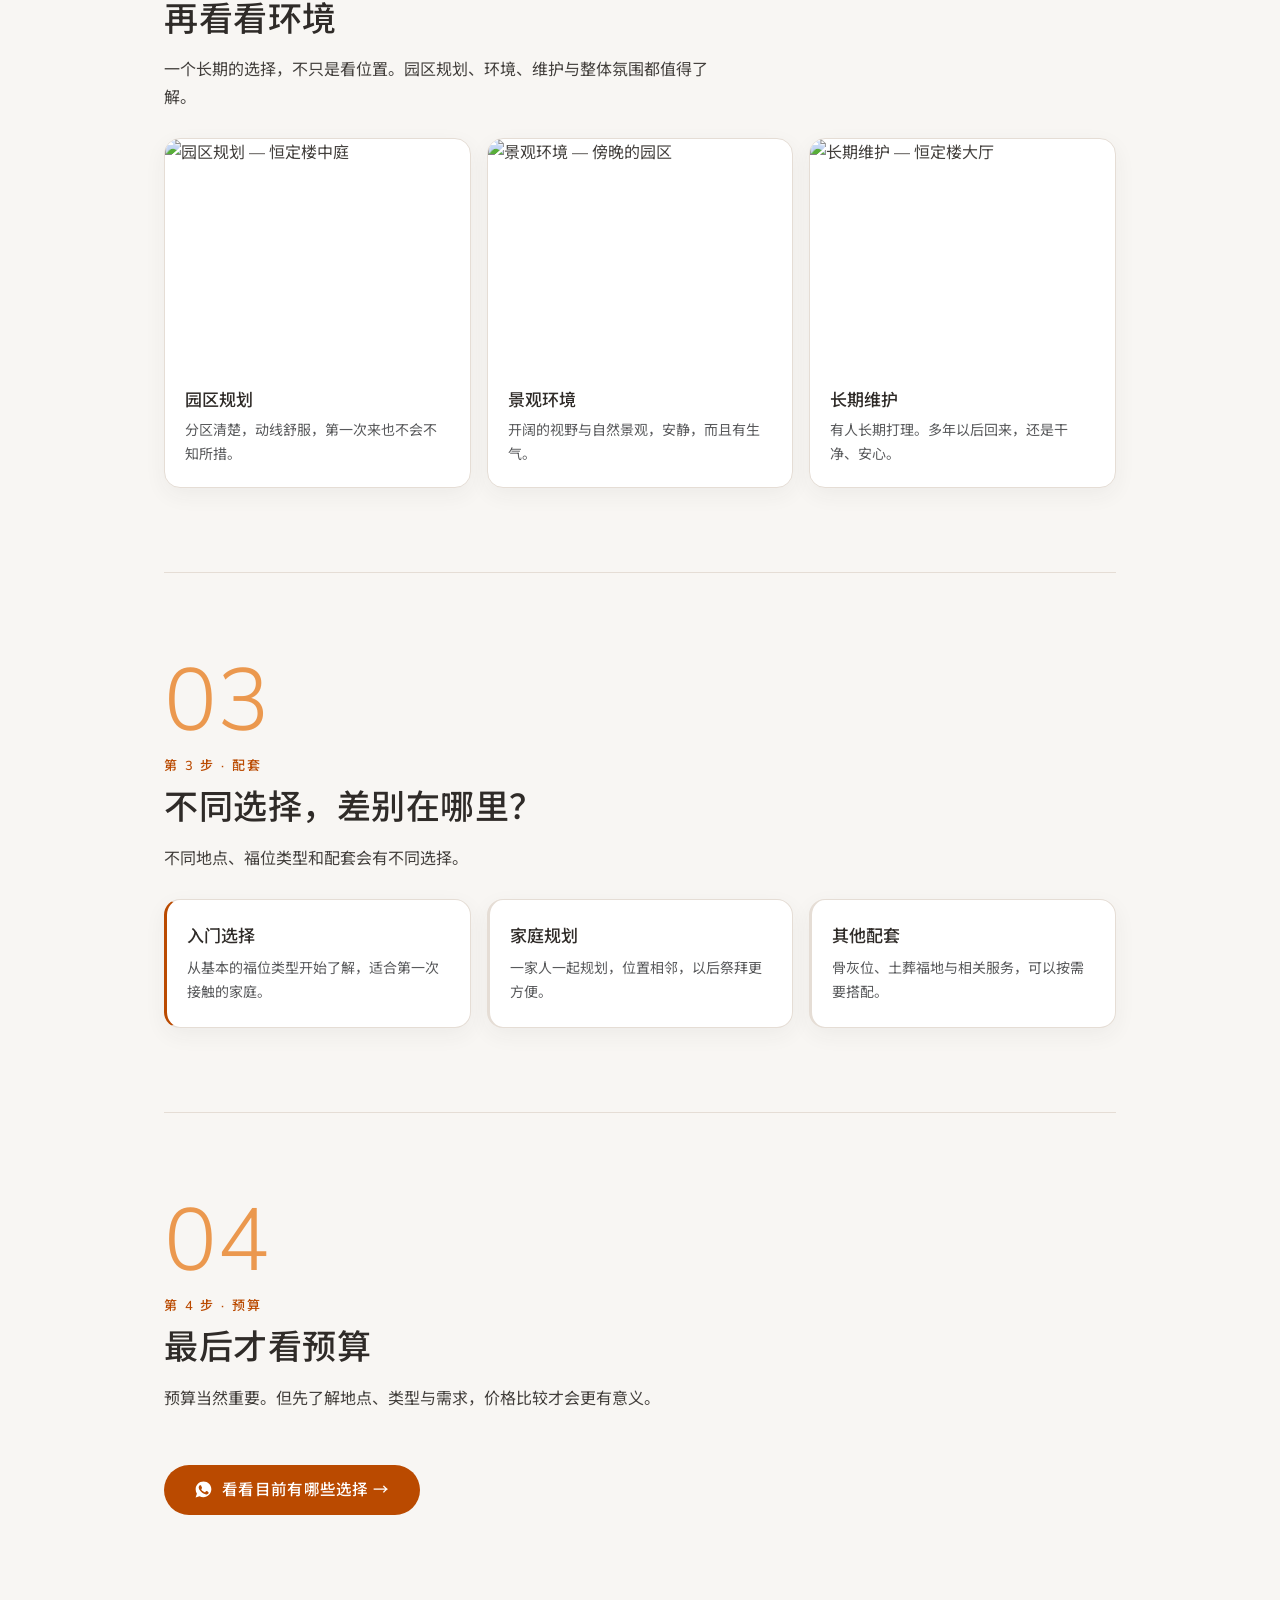
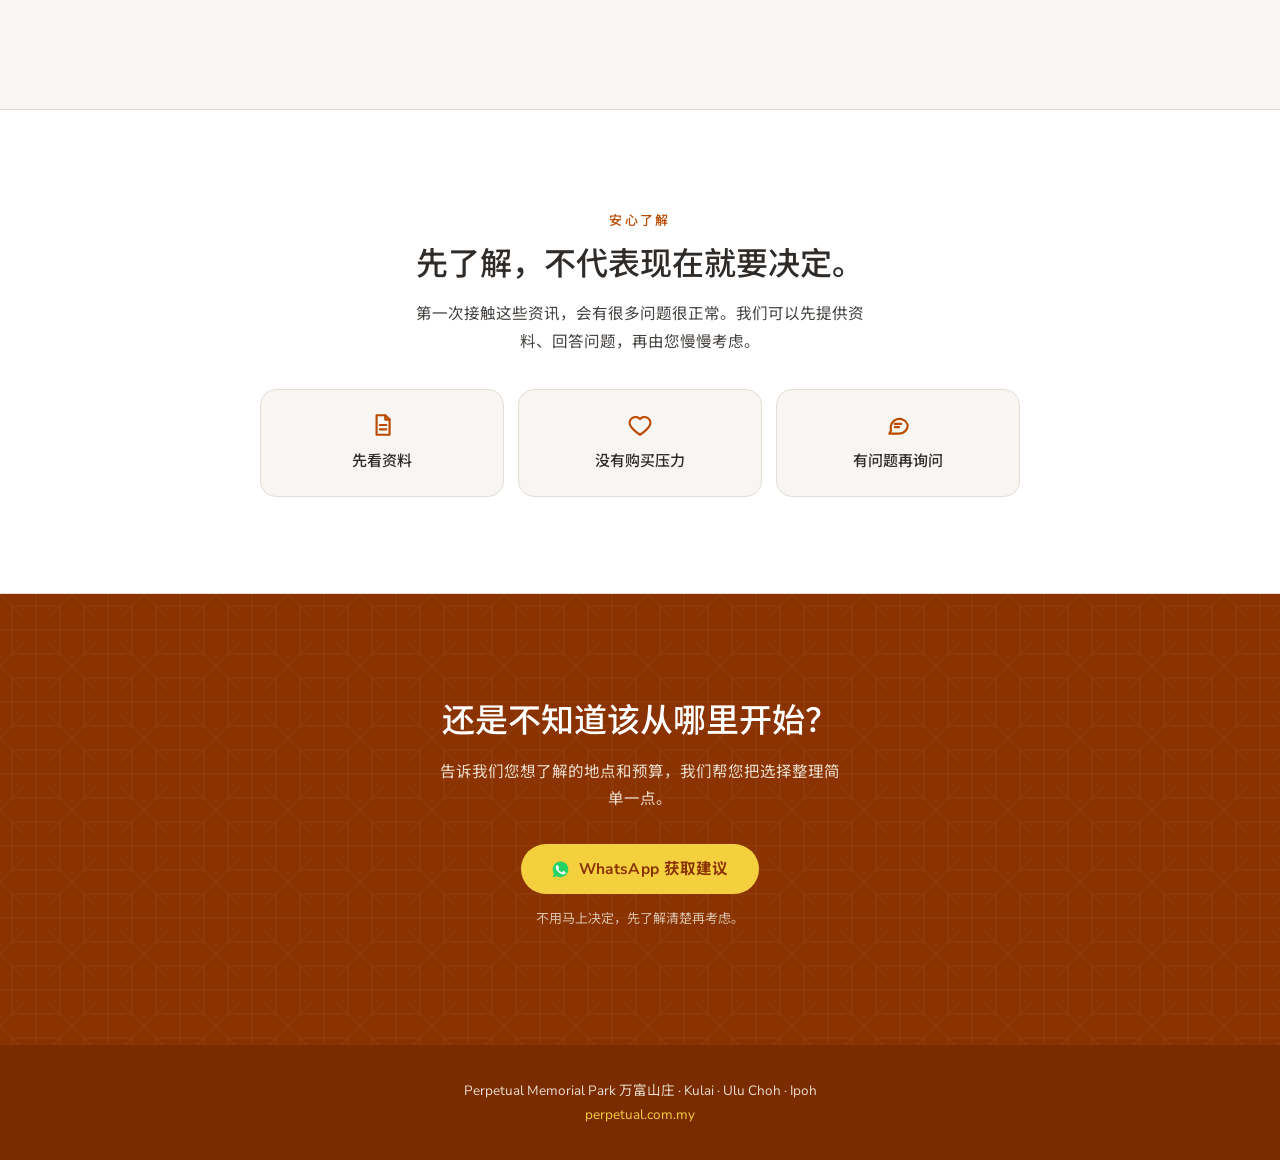
==== commit 4b2e8136: "Restructure funnel: 3 intent LPs + educational 4-step + short guide prelander - price.html: location" ====
--- a/index.html
+++ b/index.html
@@ -289,10 +289,6 @@
 
     <div class="hero-ctas">
       <a class="btn btn-primary" href="#steps">开始了解 4 个步骤</a>
-      <a class="btn btn-secondary" href="https://wa.me/60182868889?text=%E4%BD%A0%E5%A5%BD%EF%BC%8C%E6%88%91%E6%83%B3%E5%85%88%E4%BA%86%E8%A7%A3%E7%A6%8F%E4%BD%8D" target="_blank" rel="noopener">
-        <svg class="wa" viewBox="0 0 32 32" aria-hidden="true"><path fill="#25D366" d="M16 2.7C8.7 2.7 2.8 8.6 2.8 15.9c0 2.6.8 5 2.1 7.1L2.7 29.3l6.5-2.1c2 1.1 4.3 1.7 6.8 1.7 7.3 0 13.2-5.9 13.2-13.2S23.3 2.7 16 2.7z"/><path fill="#fff" d="M12.1 9.6c-.3-.7-.6-.7-.9-.7h-.8c-.3 0-.7.1-1.1.5s-1.4 1.4-1.4 3.4 1.5 3.9 1.7 4.2c.2.3 2.9 4.6 7.1 6.3 3.5 1.4 4.2 1.1 5 1s2.4-1 2.7-1.9c.3-1 .3-1.8.2-1.9-.1-.2-.4-.3-.8-.5s-2.4-1.2-2.8-1.3c-.4-.1-.6-.2-.9.2-.3.4-1 1.3-1.3 1.6-.2.3-.5.3-.9.1-.4-.2-1.7-.6-3.3-2-1.2-1.1-2-2.4-2.3-2.8-.2-.4 0-.6.2-.8l.6-.7c.2-.2.3-.4.4-.7.1-.3.1-.5 0-.7-.1-.2-.9-2.2-1.2-3z"/></svg>
-        直接 WhatsApp 问我们
-      </a>
     </div>
     <p class="hero-note">先了解就好，不会有人催您做决定。</p>
   </div>
@@ -312,7 +308,6 @@
         <button class="chip" type="button" aria-pressed="false" data-value="Ulu Choh 乌鲁槽">Ulu Choh 乌鲁槽</button>
         <button class="chip" type="button" aria-pressed="false" data-value="Ipoh 怡保">Ipoh 怡保</button>
       </div>
-      <a class="btn btn-secondary js-wa" href="#" target="_blank" rel="noopener">查看地点选择</a>
     </article>
 
     <!-- ============ STEP 02 环境 ============ -->
@@ -348,7 +343,6 @@
         <div class="plain-card"><h3>家庭规划</h3><p>一家人一起规划，位置相邻，以后祭拜更方便。</p></div>
         <div class="plain-card"><h3>其他配套</h3><p>骨灰位、土葬福地与相关服务，可以按需要搭配。</p></div>
       </div>
-      <a class="btn btn-secondary js-wa" href="#" target="_blank" rel="noopener">看看适合我的选择</a>
     </article>
 
     <!-- ============ STEP 04 预算 ============ -->
@@ -356,21 +350,11 @@
       <div class="step-num">04</div>
       <span class="eyebrow zh">第 4 步 · 预算</span>
       <h2>最后才看预算</h2>
-      <p>预算当然重要，但先知道自己需要什么，价格才比较有意义。</p>
-      <p style="margin-bottom:14px;font-weight:500;color:var(--pmp-ink)">您目前比较想了解哪个预算范围？</p>
-      <div class="chips" data-group="budget" role="group" aria-label="选择预算范围">
-        <button class="chip" type="button" aria-pressed="false" data-value="RM20,000 以下">RM20,000 以下</button>
-        <button class="chip" type="button" aria-pressed="false" data-value="RM20,000 – RM50,000">RM20,000 – RM50,000</button>
-        <button class="chip" type="button" aria-pressed="false" data-value="RM50,000 以上">RM50,000 以上</button>
-        <button class="chip" type="button" aria-pressed="false" data-value="暂时还不确定">暂时还不确定</button>
-      </div>
-      <div class="budget-reveal" id="budget-reveal" hidden>
-        <p>我们可以根据您的预算整理适合的选择。</p>
-        <a class="btn btn-primary js-wa" href="#" target="_blank" rel="noopener">
-          <svg class="wa" viewBox="0 0 32 32" aria-hidden="true"><path fill="#fff" d="M16 2.7C8.7 2.7 2.8 8.6 2.8 15.9c0 2.6.8 5 2.1 7.1L2.7 29.3l6.5-2.1c2 1.1 4.3 1.7 6.8 1.7 7.3 0 13.2-5.9 13.2-13.2S23.3 2.7 16 2.7z"/><path fill="#BA4A00" d="M12.1 9.6c-.3-.7-.6-.7-.9-.7h-.8c-.3 0-.7.1-1.1.5s-1.4 1.4-1.4 3.4 1.5 3.9 1.7 4.2c.2.3 2.9 4.6 7.1 6.3 3.5 1.4 4.2 1.1 5 1s2.4-1 2.7-1.9c.3-1 .3-1.8.2-1.9-.1-.2-.4-.3-.8-.5s-2.4-1.2-2.8-1.3c-.4-.1-.6-.2-.9.2-.3.4-1 1.3-1.3 1.6-.2.3-.5.3-.9.1-.4-.2-1.7-.6-3.3-2-1.2-1.1-2-2.4-2.3-2.8-.2-.4 0-.6.2-.8l.6-.7c.2-.2.3-.4.4-.7.1-.3.1-.5 0-.7-.1-.2-.9-2.2-1.2-3z"/></svg>
-          WhatsApp 看看适合我的福位
-        </a>
-      </div>
+      <p>预算当然重要。但先了解地点、类型与需求，价格比较才会更有意义。</p>
+      <a class="btn btn-primary js-wa" href="#" target="_blank" rel="noopener" data-src="step4_cta">
+        <svg class="wa" viewBox="0 0 32 32" aria-hidden="true"><path fill="#fff" d="M16 2.7C8.7 2.7 2.8 8.6 2.8 15.9c0 2.6.8 5 2.1 7.1L2.7 29.3l6.5-2.1c2 1.1 4.3 1.7 6.8 1.7 7.3 0 13.2-5.9 13.2-13.2S23.3 2.7 16 2.7z"/><path fill="#BA4A00" d="M12.1 9.6c-.3-.7-.6-.7-.9-.7h-.8c-.3 0-.7.1-1.1.5s-1.4 1.4-1.4 3.4 1.5 3.9 1.7 4.2c.2.3 2.9 4.6 7.1 6.3 3.5 1.4 4.2 1.1 5 1s2.4-1 2.7-1.9c.3-1 .3-1.8.2-1.9-.1-.2-.4-.3-.8-.5s-2.4-1.2-2.8-1.3c-.4-.1-.6-.2-.9.2-.3.4-1 1.3-1.3 1.6-.2.3-.5.3-.9.1-.4-.2-1.7-.6-3.3-2-1.2-1.1-2-2.4-2.3-2.8-.2-.4 0-.6.2-.8l.6-.7c.2-.2.3-.4.4-.7.1-.3.1-.5 0-.7-.1-.2-.9-2.2-1.2-3z"/></svg>
+        看看目前有哪些选择 →
+      </a>
     </article>
 
   </section>
@@ -426,115 +410,36 @@
   <a href="https://www.perpetual.com.my" target="_blank" rel="noopener">perpetual.com.my</a>
 </footer>
 
+<script src="assets/pmp.js"></script>
 <script>
 (function(){
-  var WA_BASE = "https://wa.me/60182868889";
-  var sel = { location:null, budget:null };
-
-  /* ---- tracking: dataLayer always, Meta Pixel when installed ---- */
-  function track(ev, params){
-    params = params || {};
-    window.dataLayer = window.dataLayer || [];
-    window.dataLayer.push(Object.assign({event:ev}, params));
-    if (typeof window.fbq === "function") window.fbq("trackCustom", ev, params);
-  }
-  track("landing_page_view", {page:"4steps"});
-
-  var scroll50Sent = false;
-  window.addEventListener("scroll", function(){
-    if (scroll50Sent) return;
-    var doc = document.documentElement;
-    if (window.scrollY / (doc.scrollHeight - doc.clientHeight) >= .5){
-      scroll50Sent = true; track("scroll_50", {page:"4steps"});
-    }
-  }, {passive:true});
-
-  /* ---- WhatsApp links, personalised by selections ---- */
-  function waMessage(){
-    var msg = "你好，我想先了解福位";
-    if (sel.location) msg += "。地点：" + sel.location;
-    if (sel.budget)   msg += "。预算范围：" + sel.budget;
-    return msg + "。";
-  }
-  function updateLinks(){
-    var url = WA_BASE + "?text=" + encodeURIComponent(waMessage());
-    document.querySelectorAll(".js-wa, .hero-ctas .btn-secondary").forEach(function(a){ a.href = url; });
+  var PAGE = "4steps";
+  var sel = { location:null };
+  function message(){
+    var m = "你好，我想先了解福位";
+    if (sel.location) m += "。地点：" + sel.location;
+    return m + "。";
+  }
+  function refresh(){
+    PMP.setWA(message(), PAGE);
     var recap = document.getElementById("recap");
     if (recap){
-      var bits = [];
-      if (sel.location) bits.push("地点：" + sel.location);
-      if (sel.budget)   bits.push("预算：" + sel.budget);
-      recap.textContent = bits.length ? "您的选择 — " + bits.join(" · ") : "";
-      recap.classList.toggle("show", bits.length > 0);
+      recap.textContent = sel.location ? "您的选择 — 地点：" + sel.location : "";
+      recap.classList.toggle("show", !!sel.location);
     }
   }
-  document.querySelectorAll("a[href*='wa.me']").forEach(function(a){
-    a.addEventListener("click", function(){
-      track("whatsapp_click", {
-        page:"4steps",
-        source: a.dataset.src || (a.closest(".hero") ? "hero" : a.closest(".budget-reveal") ? "budget_reveal" : "step_cta"),
-        location: sel.location || "", budget: sel.budget || ""
-      });
-    });
+  PMP.initChips(function(key, val){
+    sel[key] = val;
+    if (val) PMP.track("location_selected", {page_type:PAGE, location:val});
+    refresh();
   });
-
-  /* ---- selectable chips ---- */
-  document.querySelectorAll(".chips").forEach(function(group){
-    var key = group.dataset.group;
-    group.addEventListener("click", function(e){
-      var chip = e.target.closest(".chip");
-      if (!chip) return;
-      var on = chip.getAttribute("aria-pressed") === "true";
-      group.querySelectorAll(".chip").forEach(function(c){ c.setAttribute("aria-pressed","false"); });
-      chip.setAttribute("aria-pressed", on ? "false" : "true");
-      sel[key] = on ? null : chip.dataset.value;
-      if (key === "budget"){
-        document.getElementById("budget-reveal").hidden = (sel.budget === null);
-      }
-      if (sel[key]) track(key === "location" ? "location_selected" : "budget_selected",
-                          {page:"4steps", value: sel[key]});
-      updateLinks();
-    });
-  });
-
-  /* ---- reveal on scroll ---- */
-  var io = ("IntersectionObserver" in window)
-    ? new IntersectionObserver(function(entries){
-        entries.forEach(function(en){
-          if (en.isIntersecting){ en.target.classList.add("in"); io.unobserve(en.target); }
-        });
-      }, { threshold:.05 })
-    : null;
-  document.querySelectorAll(".reveal").forEach(function(el){
-    if (io) io.observe(el); else el.classList.add("in");
-  });
-  // fail-safe: anything at or above the viewport is always revealed
-  function sweepReveals(){
-    document.querySelectorAll(".reveal:not(.in)").forEach(function(el){
-      if (el.getBoundingClientRect().top < window.innerHeight) el.classList.add("in");
-    });
-  }
-  window.addEventListener("scroll", sweepReveals, {passive:true});
-  window.addEventListener("load", sweepReveals);
-
-  /* ---- sticky mobile CTA: appears after hero, hides at final CTA ---- */
-  var sticky = document.getElementById("sticky-cta");
-  var hero = document.querySelector(".hero");
-  var band = document.getElementById("final-cta");
-  var pastHero = false, atBand = false;
-  function syncSticky(){
-    var show = pastHero && !atBand;
-    sticky.classList.toggle("show", show);
-    sticky.setAttribute("aria-hidden", show ? "false" : "true");
-  }
-  if ("IntersectionObserver" in window){
-    new IntersectionObserver(function(en){ pastHero = !en[0].isIntersecting; syncSticky(); },
-      {threshold:.05}).observe(hero);
-    new IntersectionObserver(function(en){ atBand = en[0].isIntersecting; syncSticky(); },
-      {threshold:.2}).observe(band);
-  }
-
-  updateLinks();
+  PMP.initWAClicks(PAGE, function(){ return {page_type:PAGE, location: sel.location || ""}; });
+  PMP.initReveal();
+  PMP.initScrollDepth(PAGE);
+  PMP.initSticky(document.querySelector(".hero"), document.getElementById("final-cta"));
+  PMP.decorateLinks();
+  PMP.track("landing_page_view", {page_type:PAGE});
+  refresh();
 })();
 </script>
 
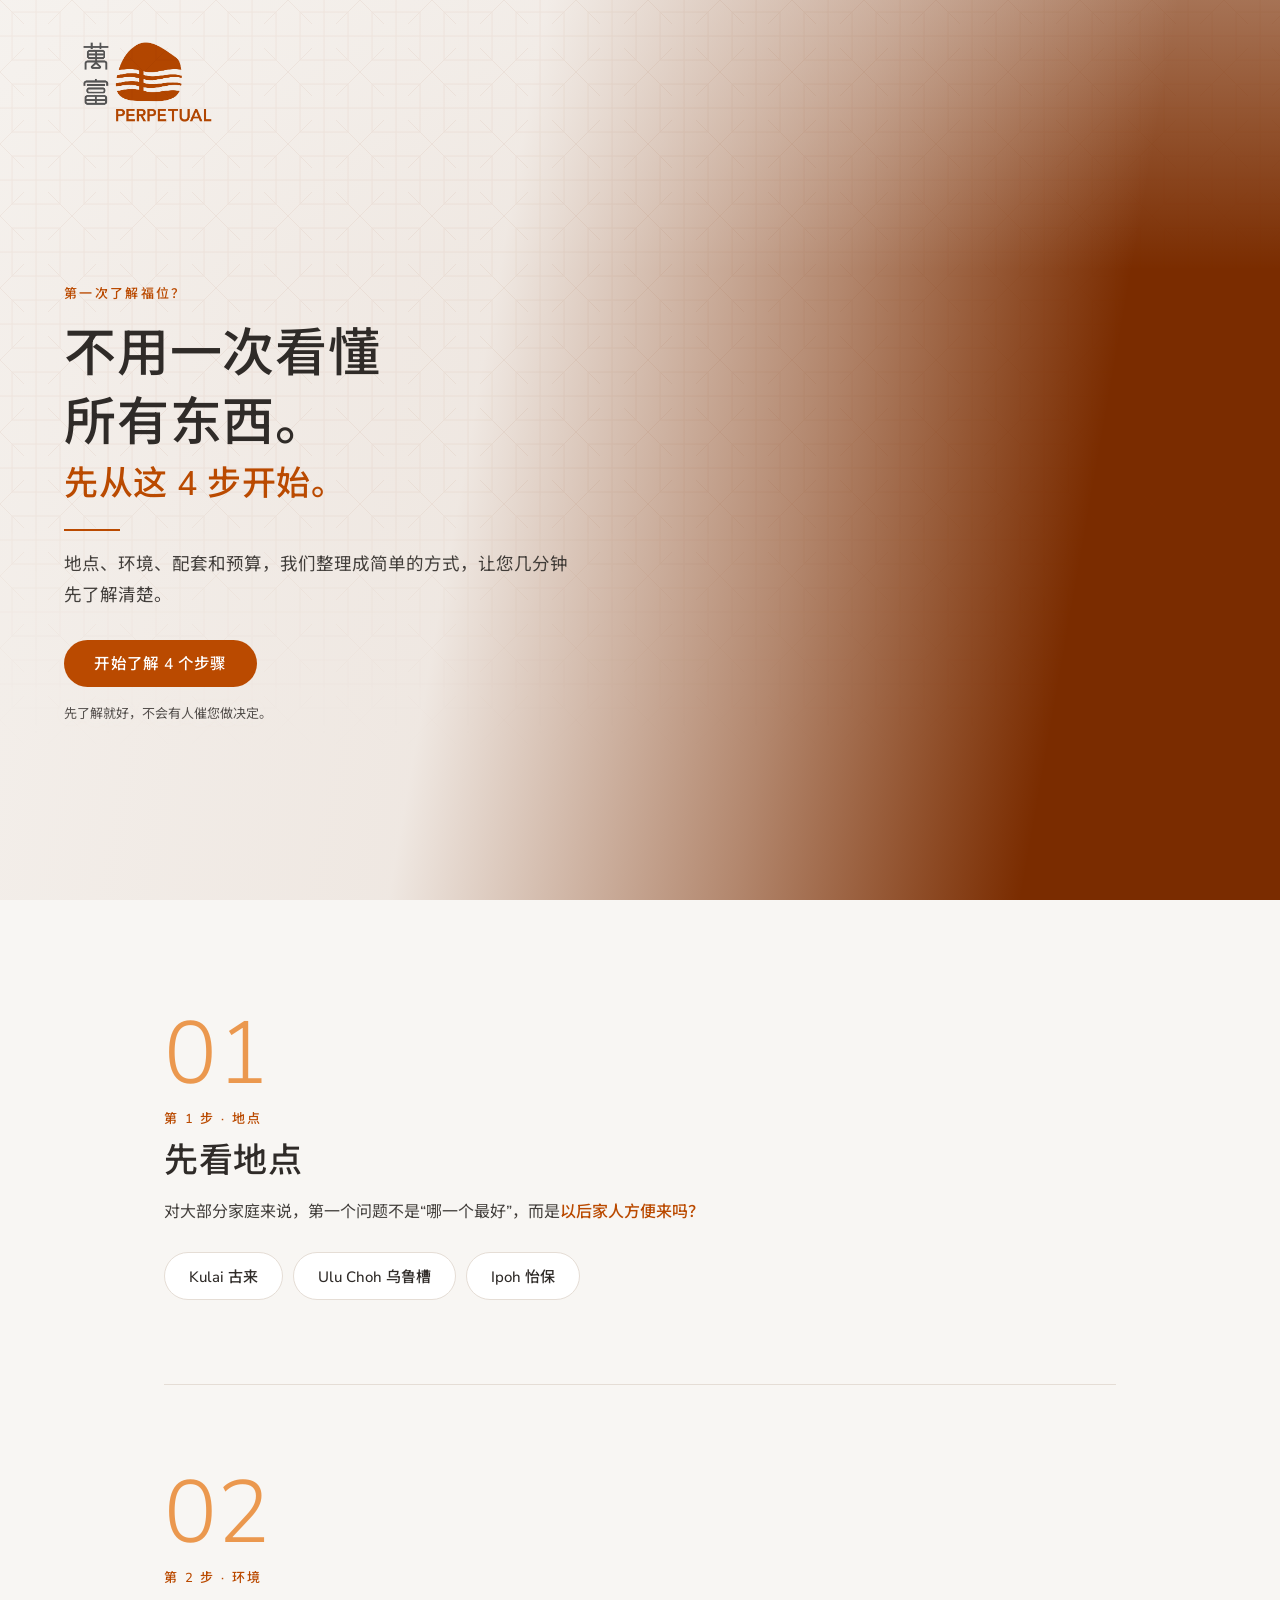
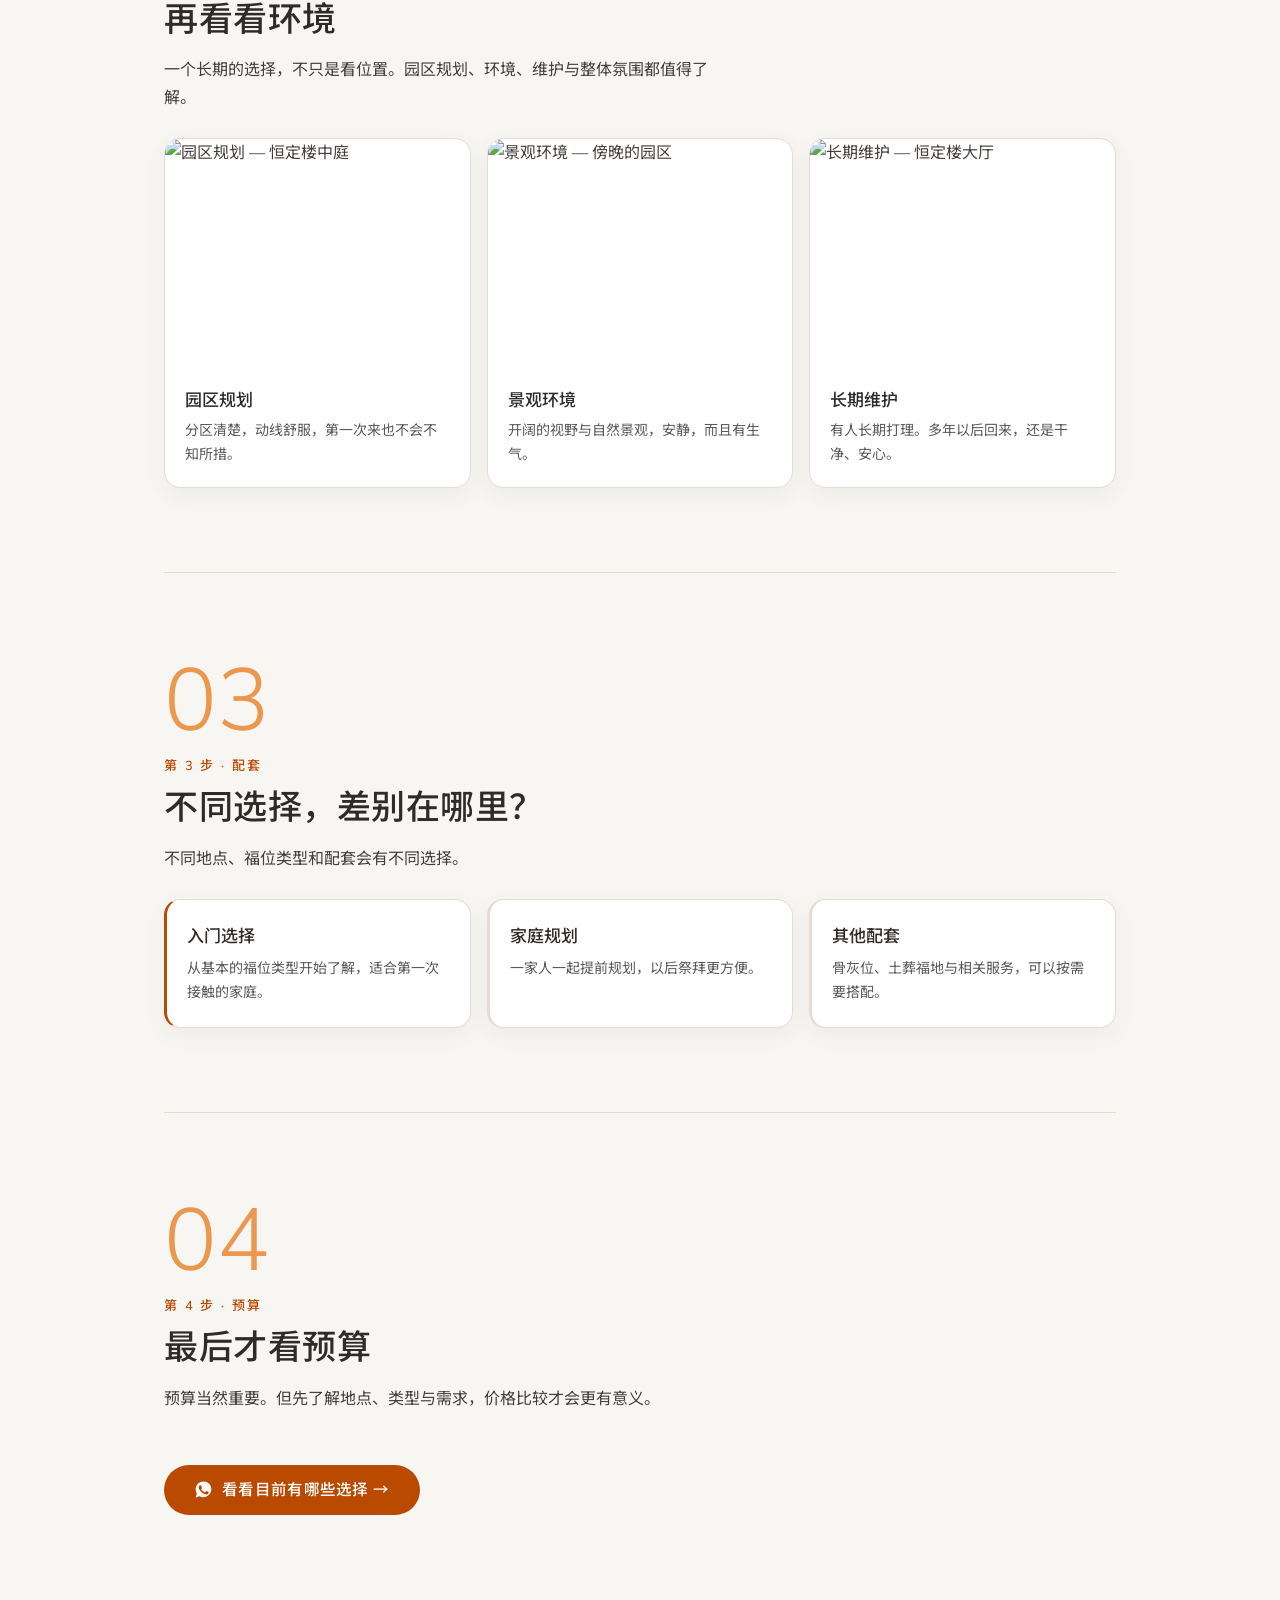
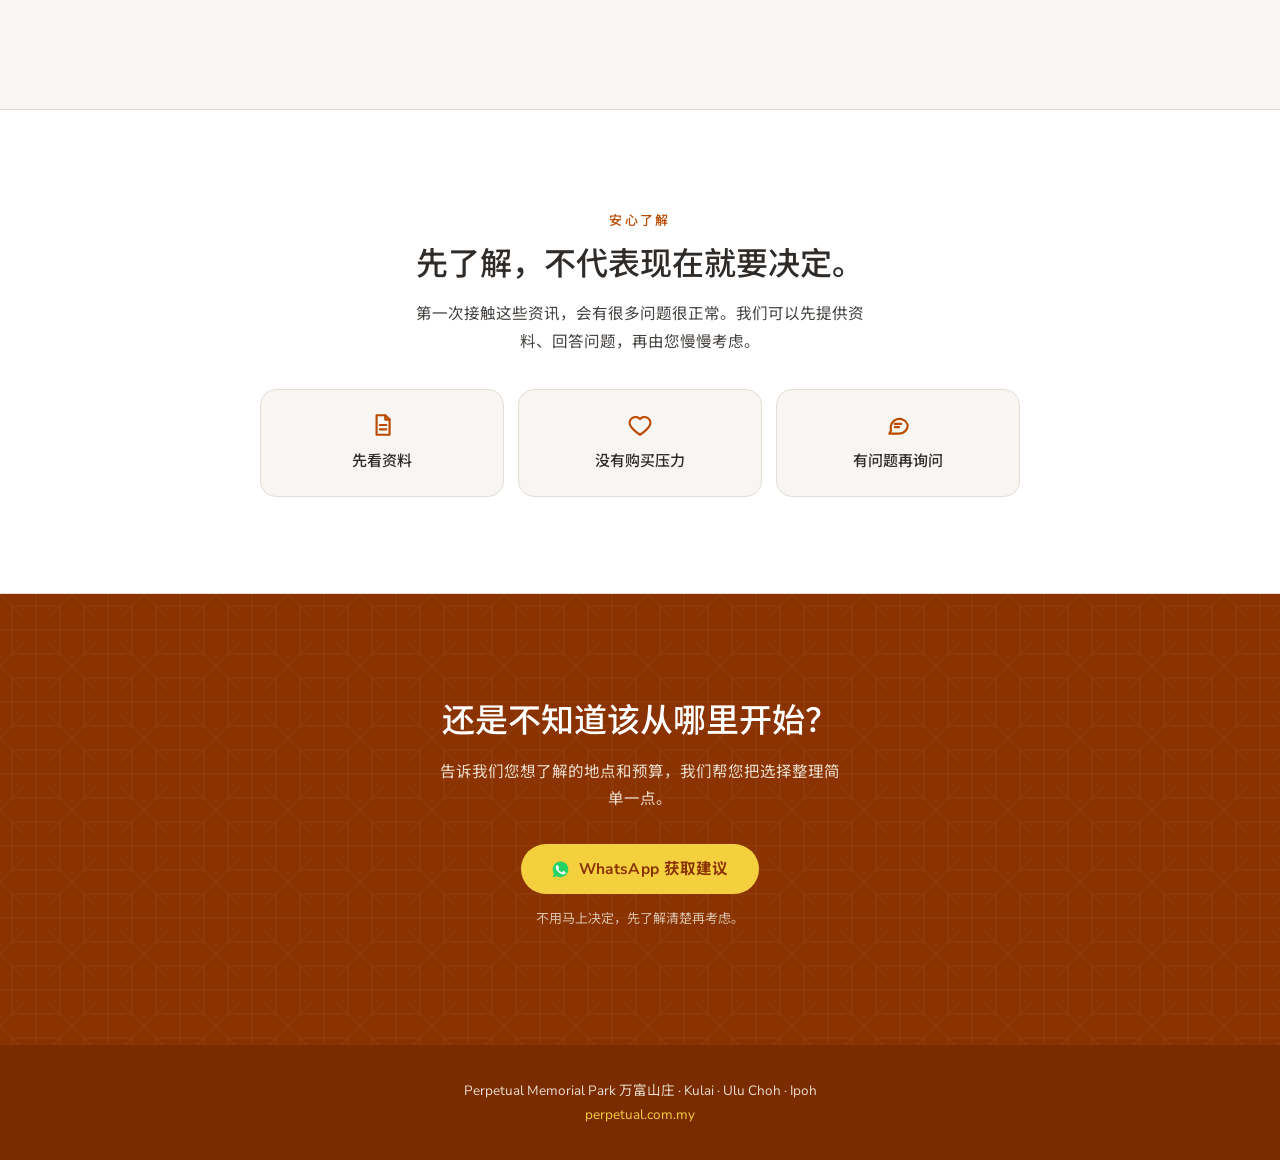
==== commit e57256a3: "Fact-audit copy fixes + WhatsApp lead-source reference codes - Remove unverified claims: Ulu Choh va" ====
--- a/index.html
+++ b/index.html
@@ -340,7 +340,7 @@
       <p>不同地点、福位类型和配套会有不同选择。</p>
       <div class="cards">
         <div class="plain-card hi"><h3>入门选择</h3><p>从基本的福位类型开始了解，适合第一次接触的家庭。</p></div>
-        <div class="plain-card"><h3>家庭规划</h3><p>一家人一起规划，位置相邻，以后祭拜更方便。</p></div>
+        <div class="plain-card"><h3>家庭规划</h3><p>一家人一起提前规划，以后祭拜更方便。</p></div>
         <div class="plain-card"><h3>其他配套</h3><p>骨灰位、土葬福地与相关服务，可以按需要搭配。</p></div>
       </div>
     </article>
